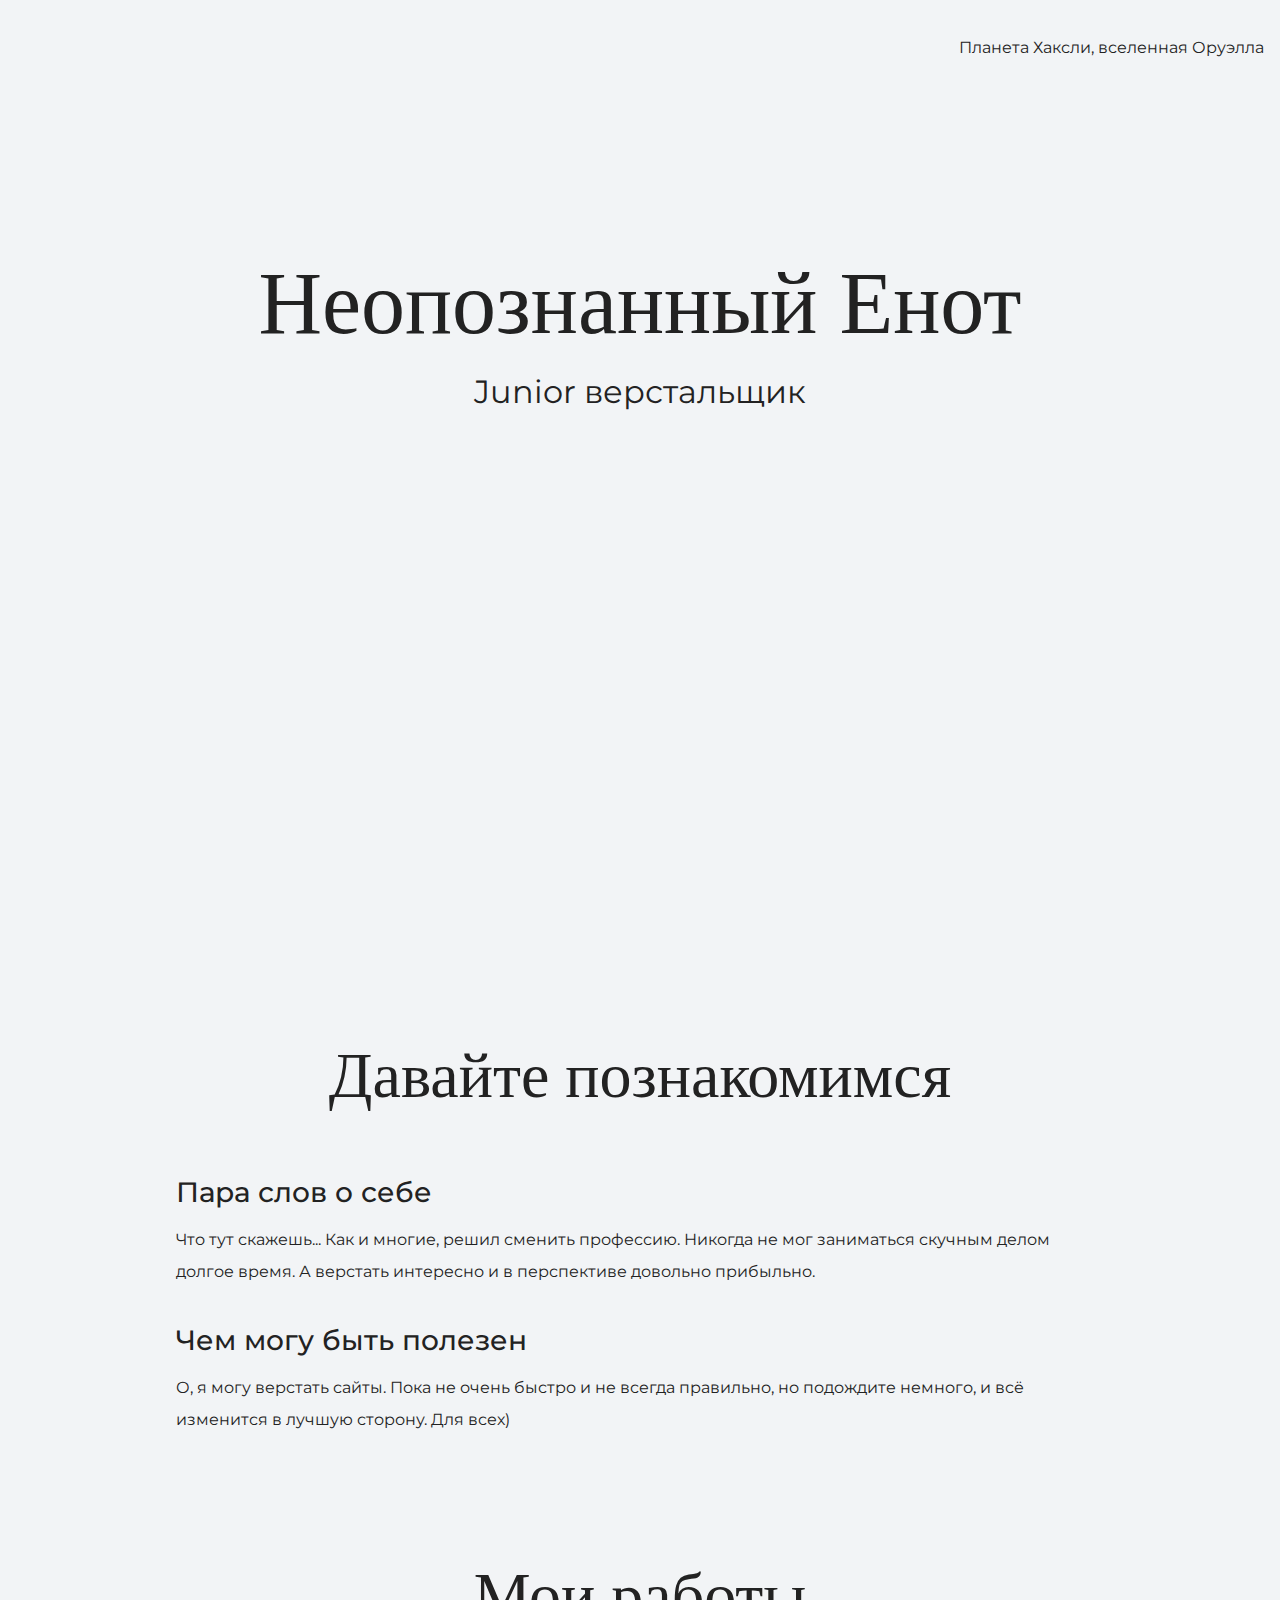
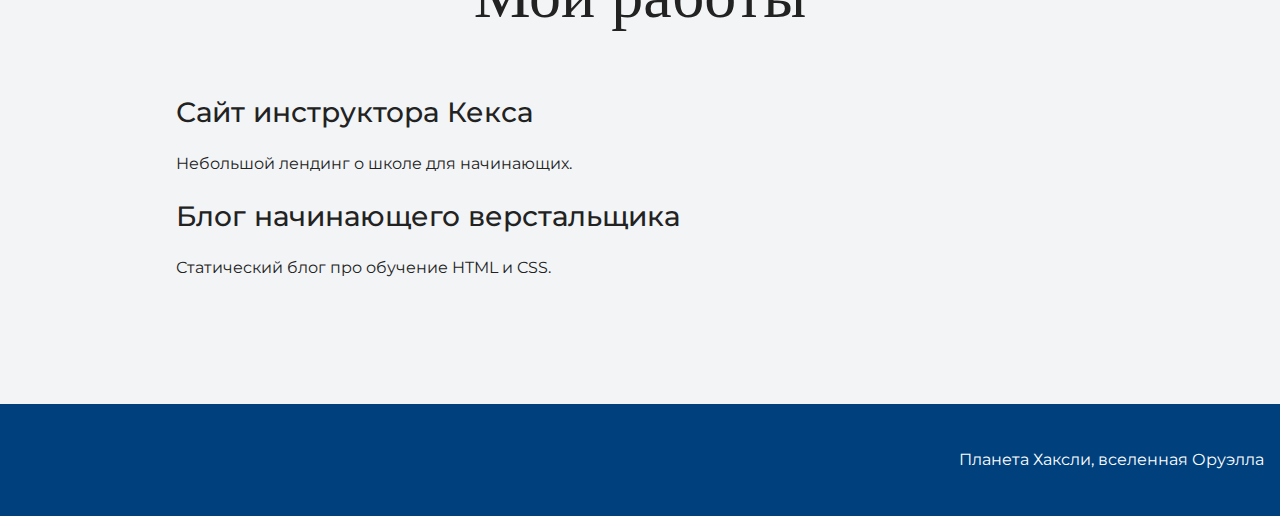
==== index.html @ e8737cfb "загружает файлы сайта" ====
<!DOCTYPE html>
<html lang="ru">
  <head>
    <meta charset="UTF-8">
    <link rel="stylesheet" href="style.css">
    <link href="https://fonts.googleapis.com/css?family=Montserrat:400,500,700|Old+Standard+TT&display=swap&subset=cyrillic" rel="stylesheet">
    <title>Портфолио Junior верстальщика</title>
  </head>

  <body>
    <header class="page-header">
      <div class="container">
      Планета Хаксли, вселенная Оруэлла
      </div>
    </header>

    <section class="hero-image">
      <div class="container">
        <h1 class="heading">Неопознанный Енот</h1>
        <p>Junior верстальщик</p>
      </div>
    </section>

    <section class="intro">
      <div class="container">
        <h2 class="subheading">Давайте познакомимся</h2>
        <h3>Пара слов о себе</h3>
        <p>Что тут скажешь... Как и многие, решил сменить профессию.
        Никогда не мог заниматься скучным делом долгое время.
        А верстать интересно и в перспективе
        довольно прибыльно.</p>
        <h3>Чем могу быть полезен</h3>
        <p>О, я могу верстать сайты. Пока не очень быстро
      и не всегда правильно, но подождите немного, и всё
      изменится в лучшую сторону. Для всех)</p>
      </div>
    </section>

    <section class="portfolio">
      <div class="container">
        <h2 class="subheading">Мои работы</h2>

        <h3>Сайт инструктора Кекса</h3>
        <p>Небольшой лендинг о школе для начинающих.</p>

        <h3>Блог начинающего верстальщика</h3>
        <p>Статический блог про обучение HTML и CSS.</p>
      </div>
    </section>

    <footer class="page-footer">
      <div class="container">
      Планета Хаксли, вселенная Оруэлла
      </div>
    </footer>
  </body>
</html>
---- style.css ----
body {
  margin: 0;
  min-width: 960px;
  font-family: "Montserrat", "Helvetica", "Arial", sans-serif;
  font-size: 16px;
  line-height: 32px;
  color: #222222;
  background-color: #f2f4f6;
  background-image: url("img/hero-bg.jpg");
  background-repeat: no-repeat;
  background-position: top center;
}

.container {
  max-width: 928px;
  margin: 0 auto;
  padding: 0 16px;
}

.page-header {
  margin: 0 0 160px;
  padding: 32px 0 32px;
}

.page-header .container,
.page-footer .container {
  max-width: 1408px;
  text-align: right;
}

.page-header a {
  margin-left: 56px;
  color: #288be6;
  text-decoration: none;
  background-repeat: no-repeat;
  background-position: left;
}

.header-email {
  padding-left: 30px;
  background-image: url("img/icon-email-header.svg");
}

.header-phone {
  padding-left: 25px;
  background-image: url("img/icon-phone-header.svg");
}

.hero-image {
  margin-bottom: 620px;
}

.hero-image .container {
  max-width: 1408px;
  text-align: center;
}

.heading {
  margin: 0 0 16px;
  font-family: "Old Standard TT", "Times", "Times New Roman", serif;
  font-size: 88px;
  line-height: 96px;
  font-weight: 400;
}

.hero-image p {
  margin: 0;
  font-size: 32px;
  line-height: 48px;
}

.intro {
  margin: 0 0 120px;
}

.subheading {
  margin: 0 0 56px;
  font-family: "Old Standard TT", "Times", "Times New Roman", serif;
  font-size: 64px;
  line-height: 80px;
  font-weight: 400;
  text-align: center;
}

.user-image {
  margin: 0 0 32px;
  text-align: center;
}

.intro h3,
.portfolio h3 {
  margin: 0 0 12px;
  font-size: 28px;
  line-height: 40px;
  font-weight: 500;
}

.intro p {
  margin: 0 0 32px;
}

.skills-list {
  margin: 0;
  padding: 0;
}

.skills-list dt {
  padding-left: 32px;
  background-repeat: no-repeat;
  background-position: left;
}

.skill-html {
  background-image: url("img/icon-html.svg");
}

.skill-css {
  background-image: url("img/icon-css.svg");
}

.level {
  margin: 4px 0 16px;
  padding: 0;
  height: 14px;
  font-size: 0;
  background-color: #ffffff;
  border: 1px solid #86c3fa;
  border-radius: 8px;
}

.level div {
  margin: 1px;
  height: 12px;
  background-color: #288be6;
  border-radius: 6px;
}

.portfolio {
  margin: 0 0 120px;
}

.projects {
  margin: 0;
  padding: 0;
  list-style: none;
}

.projects li {
  margin: 0 0 80px;
}

.project-image {
  margin: 0 0 24px;
  text-align: center;
}

.projects p {
  margin: 0 0 24px;
}

.button {
  padding: 6px 20px;
  display: inline-block;
  vertical-align: baseline;
  text-decoration: none;
  text-transform: uppercase;
  border-radius: 4px;
  background-color: #288be6;
  color: #ffffff;
}

.page-footer {
  padding: 40px 0;
  background-color: #00417d;
  color: #ffffff;
}

.page-footer a {
  margin-left: 56px;
  color: inherit;
  text-decoration: none;
  background-repeat: no-repeat;
  background-position: left;
}

.footer-email {
  padding-left: 30px;
  background-image: url("img/icon-email-footer.svg");
}

.footer-phone {
  padding-left: 25px;
  background-image: url("img/icon-phone-footer.svg");
}
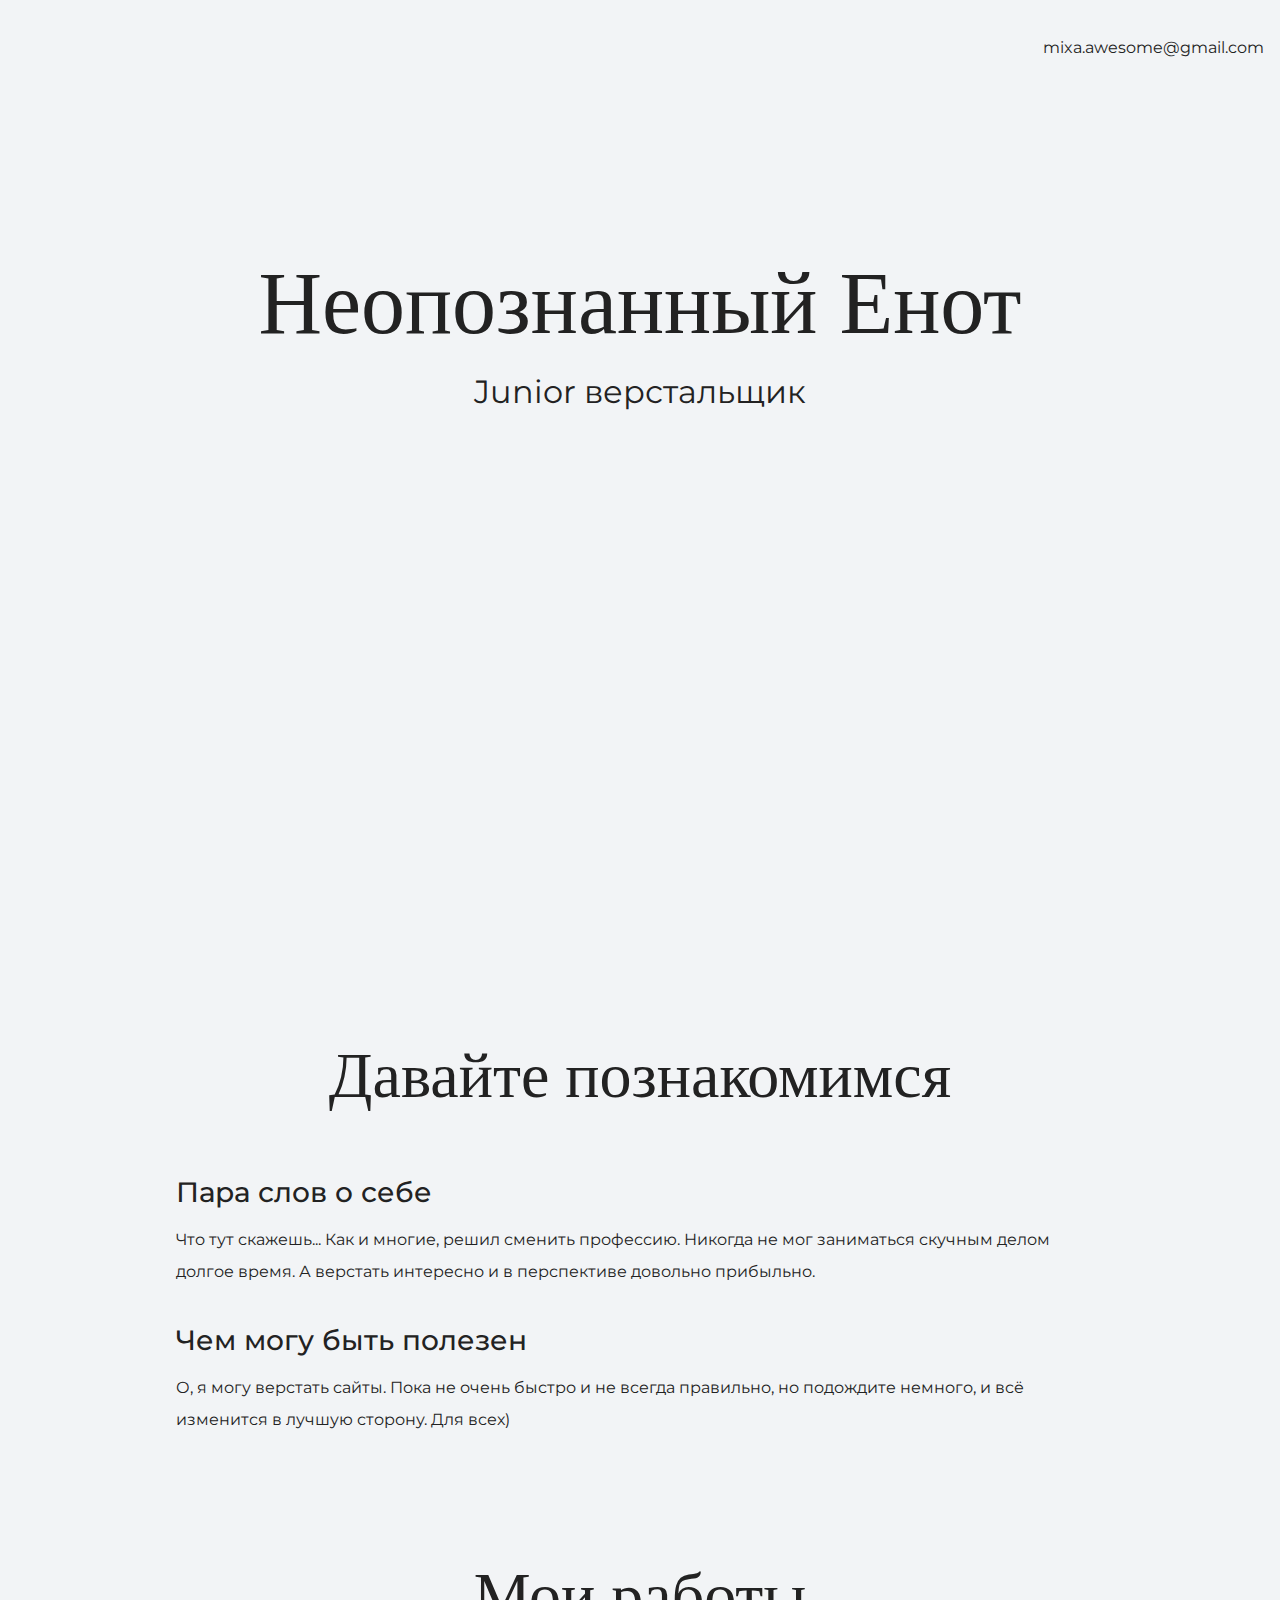
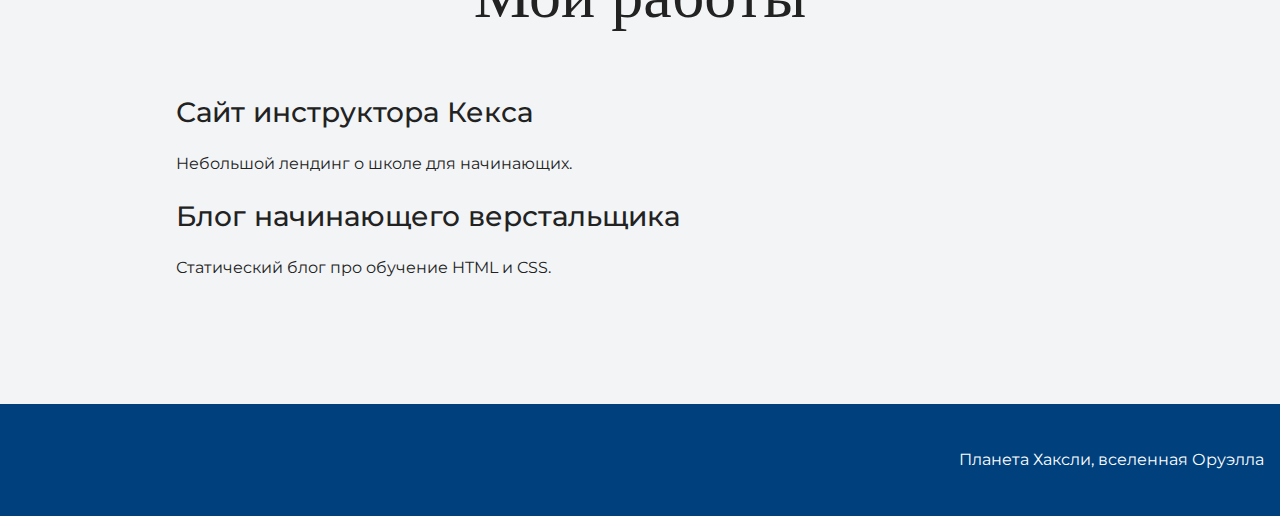
==== commit 59023102: "Меняет текст в шапке" ====
--- a/index.html
+++ b/index.html
@@ -10,7 +10,7 @@
   <body>
     <header class="page-header">
       <div class="container">
-      Планета Хаксли, вселенная Оруэлла
+      mixa.awesome@gmail.com
       </div>
     </header>
 
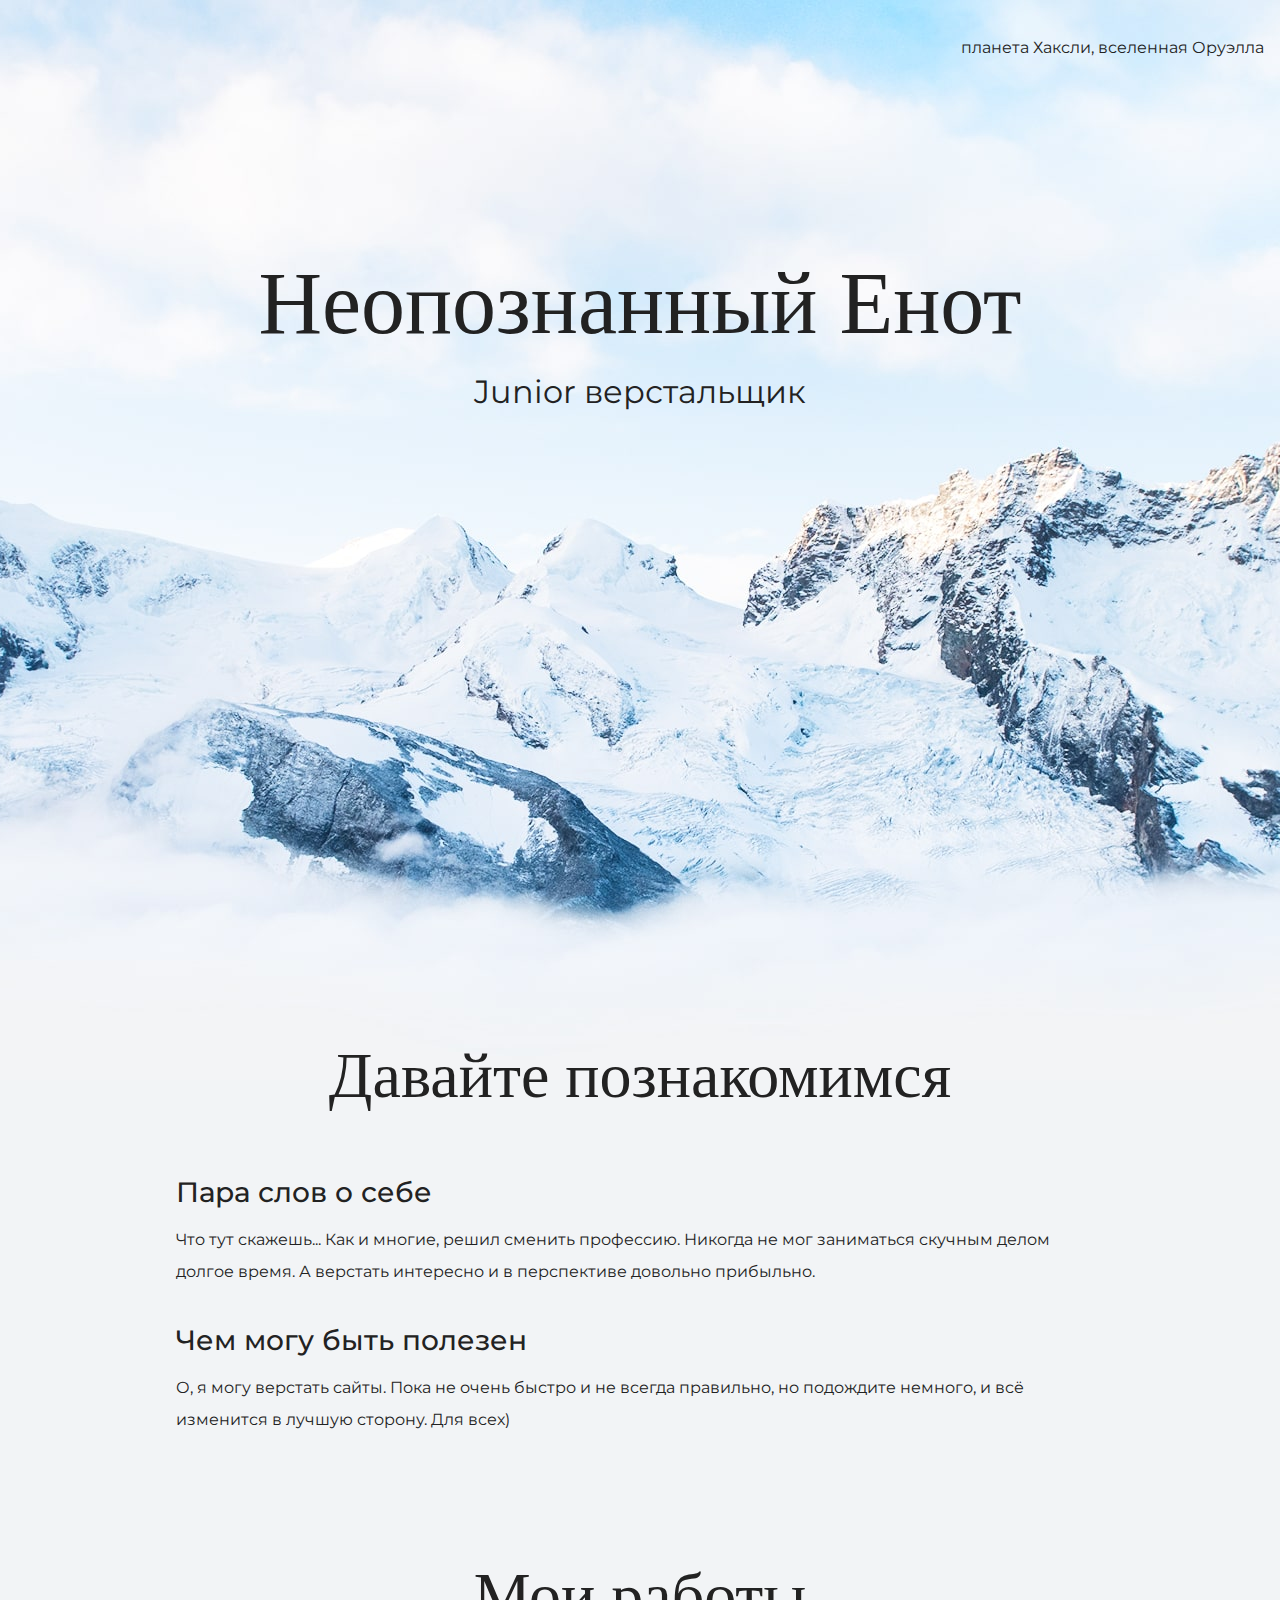
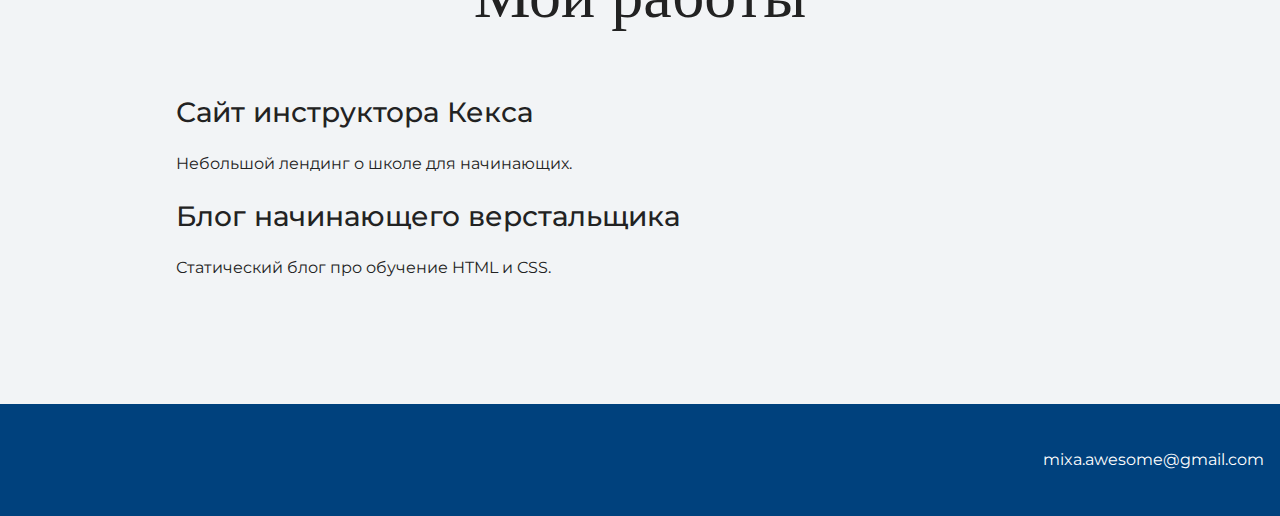
==== commit 85079011: "Меняет текст в шапке и подвале" ====
--- a/index.html
+++ b/index.html
@@ -10,7 +10,7 @@
   <body>
     <header class="page-header">
       <div class="container">
-      mixa.awesome@gmail.com
+        планета Хаксли, вселенная Оруэлла
       </div>
     </header>
 
@@ -50,7 +50,7 @@
 
     <footer class="page-footer">
       <div class="container">
-      Планета Хаксли, вселенная Оруэлла
+        mixa.awesome@gmail.com
       </div>
     </footer>
   </body>
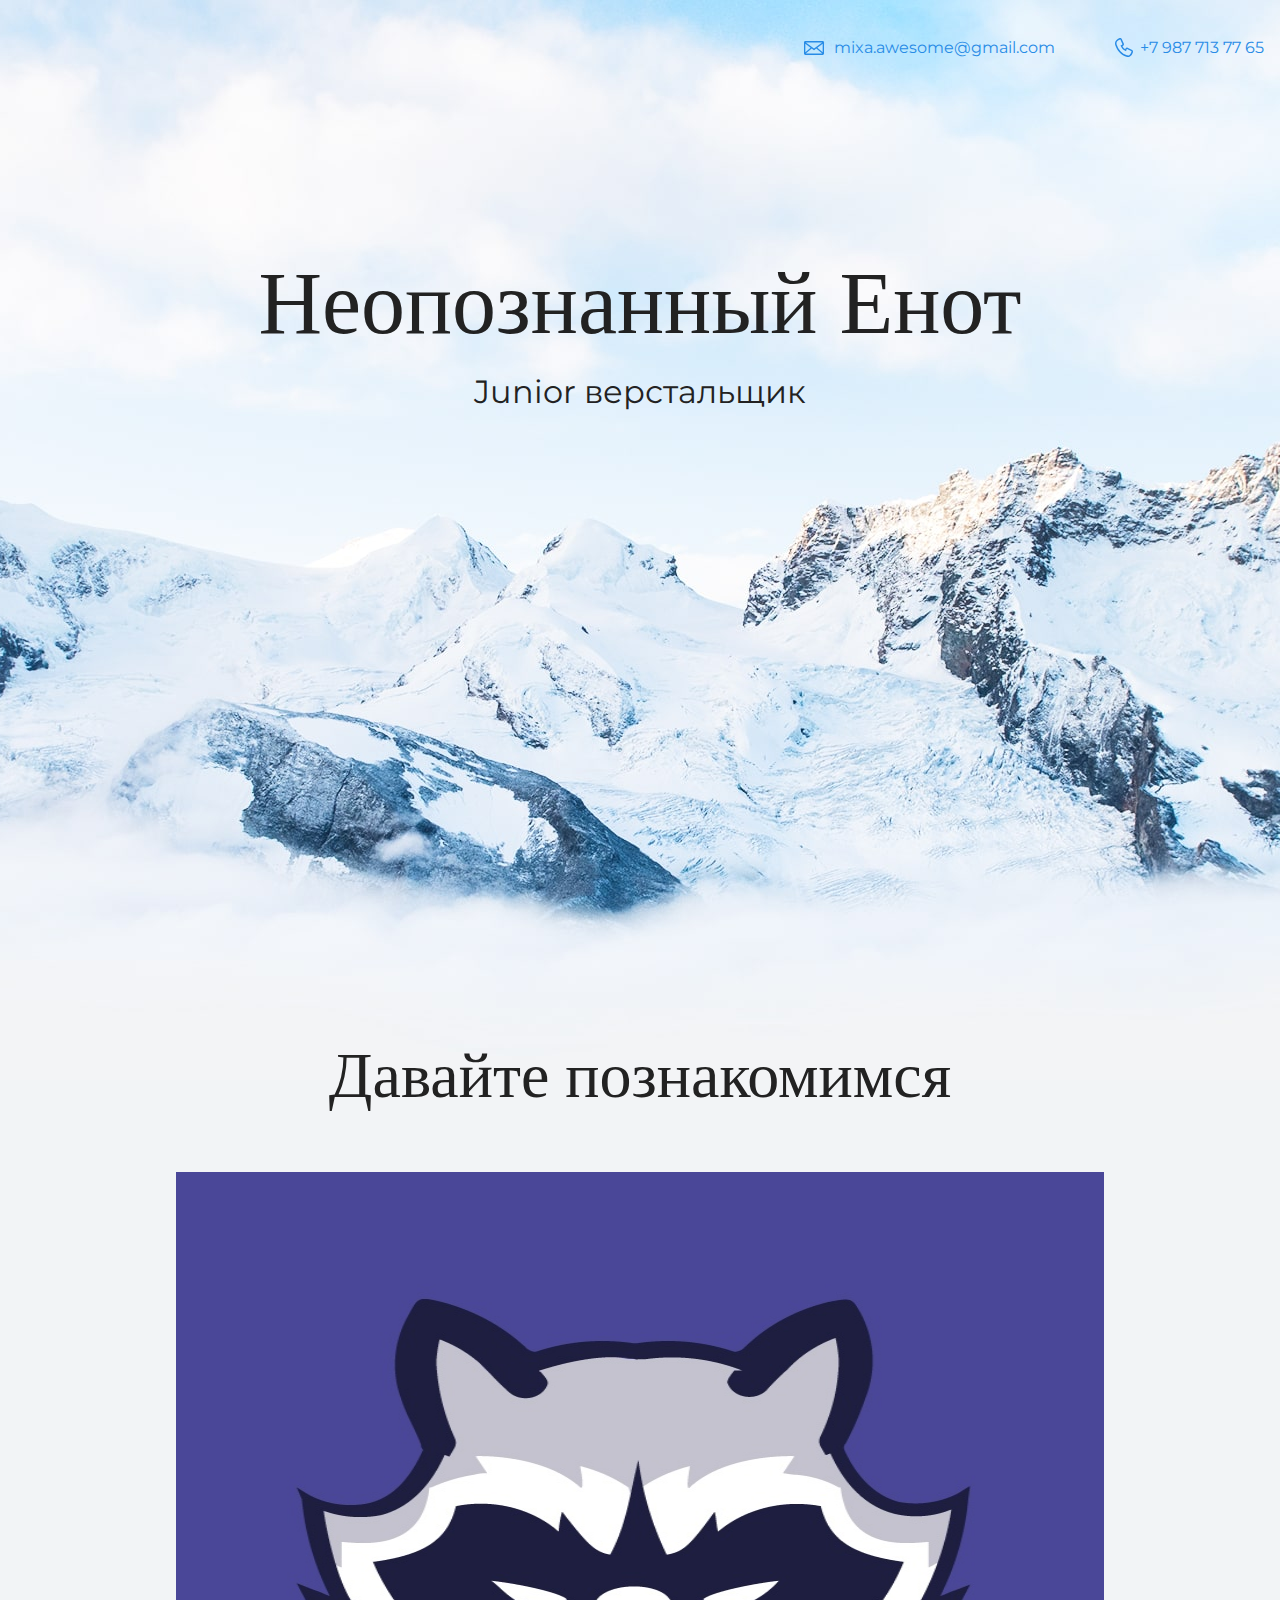
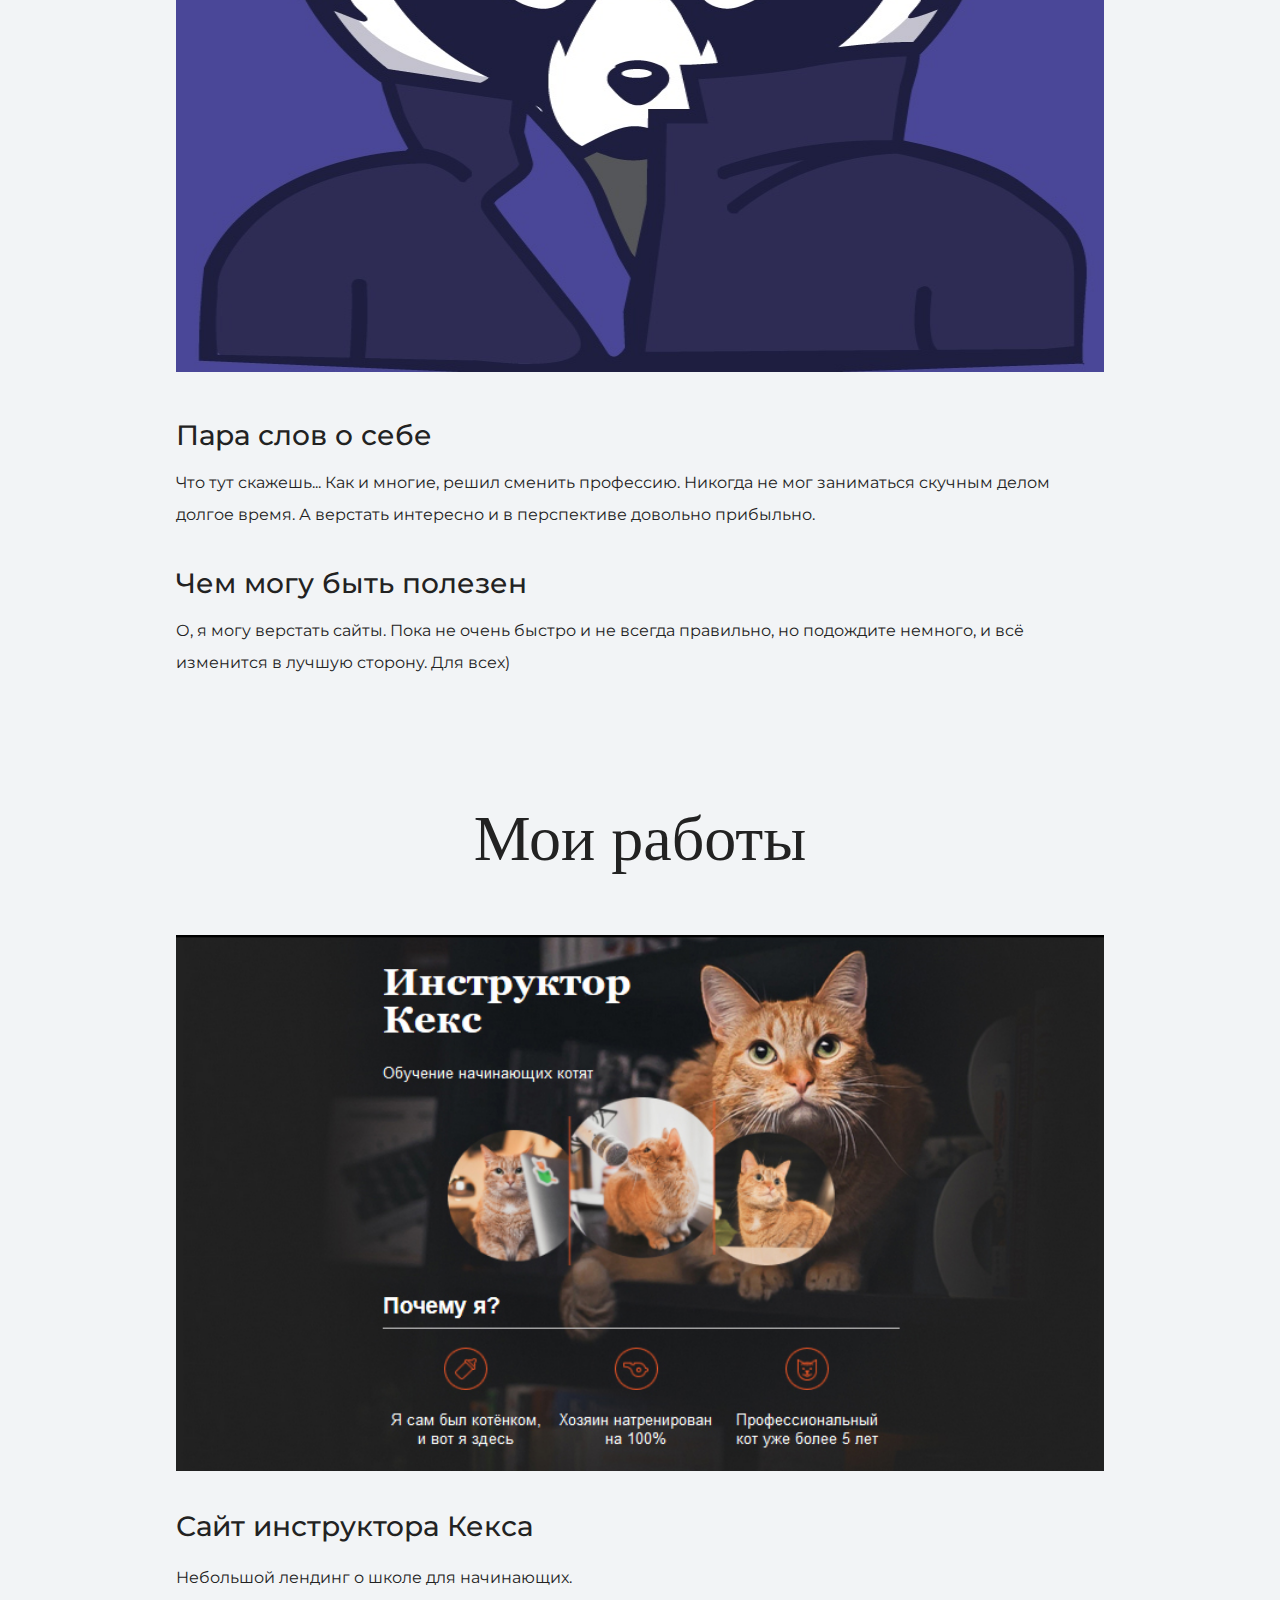
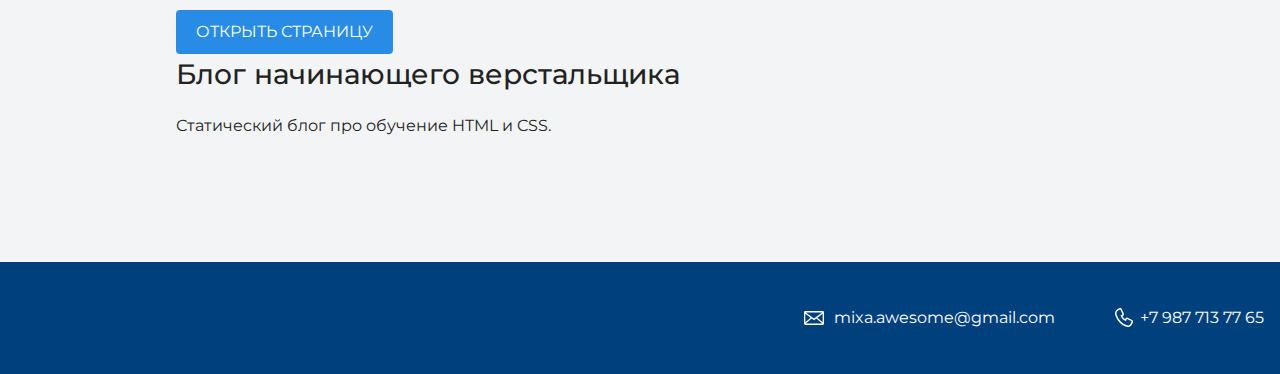
==== commit 6427c947: "Добавляет картиночки, ссылку на сайт и пр." ====
--- a/index.html
+++ b/index.html
@@ -10,7 +10,8 @@
   <body>
     <header class="page-header">
       <div class="container">
-        планета Хаксли, вселенная Оруэлла
+        <a class="header-email" href="mailto:mixa.awesome@gmail.com">mixa.awesome@gmail.com</a>
+        <a class="header-phone" href="tel:+79877137765">+7 987 713 77 65</a>
       </div>
     </header>
 
@@ -24,6 +25,9 @@
     <section class="intro">
       <div class="container">
         <h2 class="subheading">Давайте познакомимся</h2>
+        <figure class="user-image">
+          <img src="files/user_real.jpg" width="928" height="800" alt="Фотография Неопознанного Енота">
+        </figure>
         <h3>Пара слов о себе</h3>
         <p>Что тут скажешь... Как и многие, решил сменить профессию.
         Никогда не мог заниматься скучным делом долгое время.
@@ -39,10 +43,12 @@
     <section class="portfolio">
       <div class="container">
         <h2 class="subheading">Мои работы</h2>
-
+        <figure class="project-image">
+          <img src="files/project_real.jpg" width="928" height="536" alt="Cайт инструктора Кекса">
+        </figure>
         <h3>Сайт инструктора Кекса</h3>
         <p>Небольшой лендинг о школе для начинающих.</p>
-
+        <a class="button" href="source/project/index.html">Открыть страницу</a>
         <h3>Блог начинающего верстальщика</h3>
         <p>Статический блог про обучение HTML и CSS.</p>
       </div>
@@ -50,7 +56,8 @@
 
     <footer class="page-footer">
       <div class="container">
-        mixa.awesome@gmail.com
+        <a class="footer-email" href="mailto:mixa.awesome@gmail.com">mixa.awesome@gmail.com</a>
+        <a class="footer-phone" href="tel:+79877137765">+7 987 713 77 65</a>
       </div>
     </footer>
   </body>
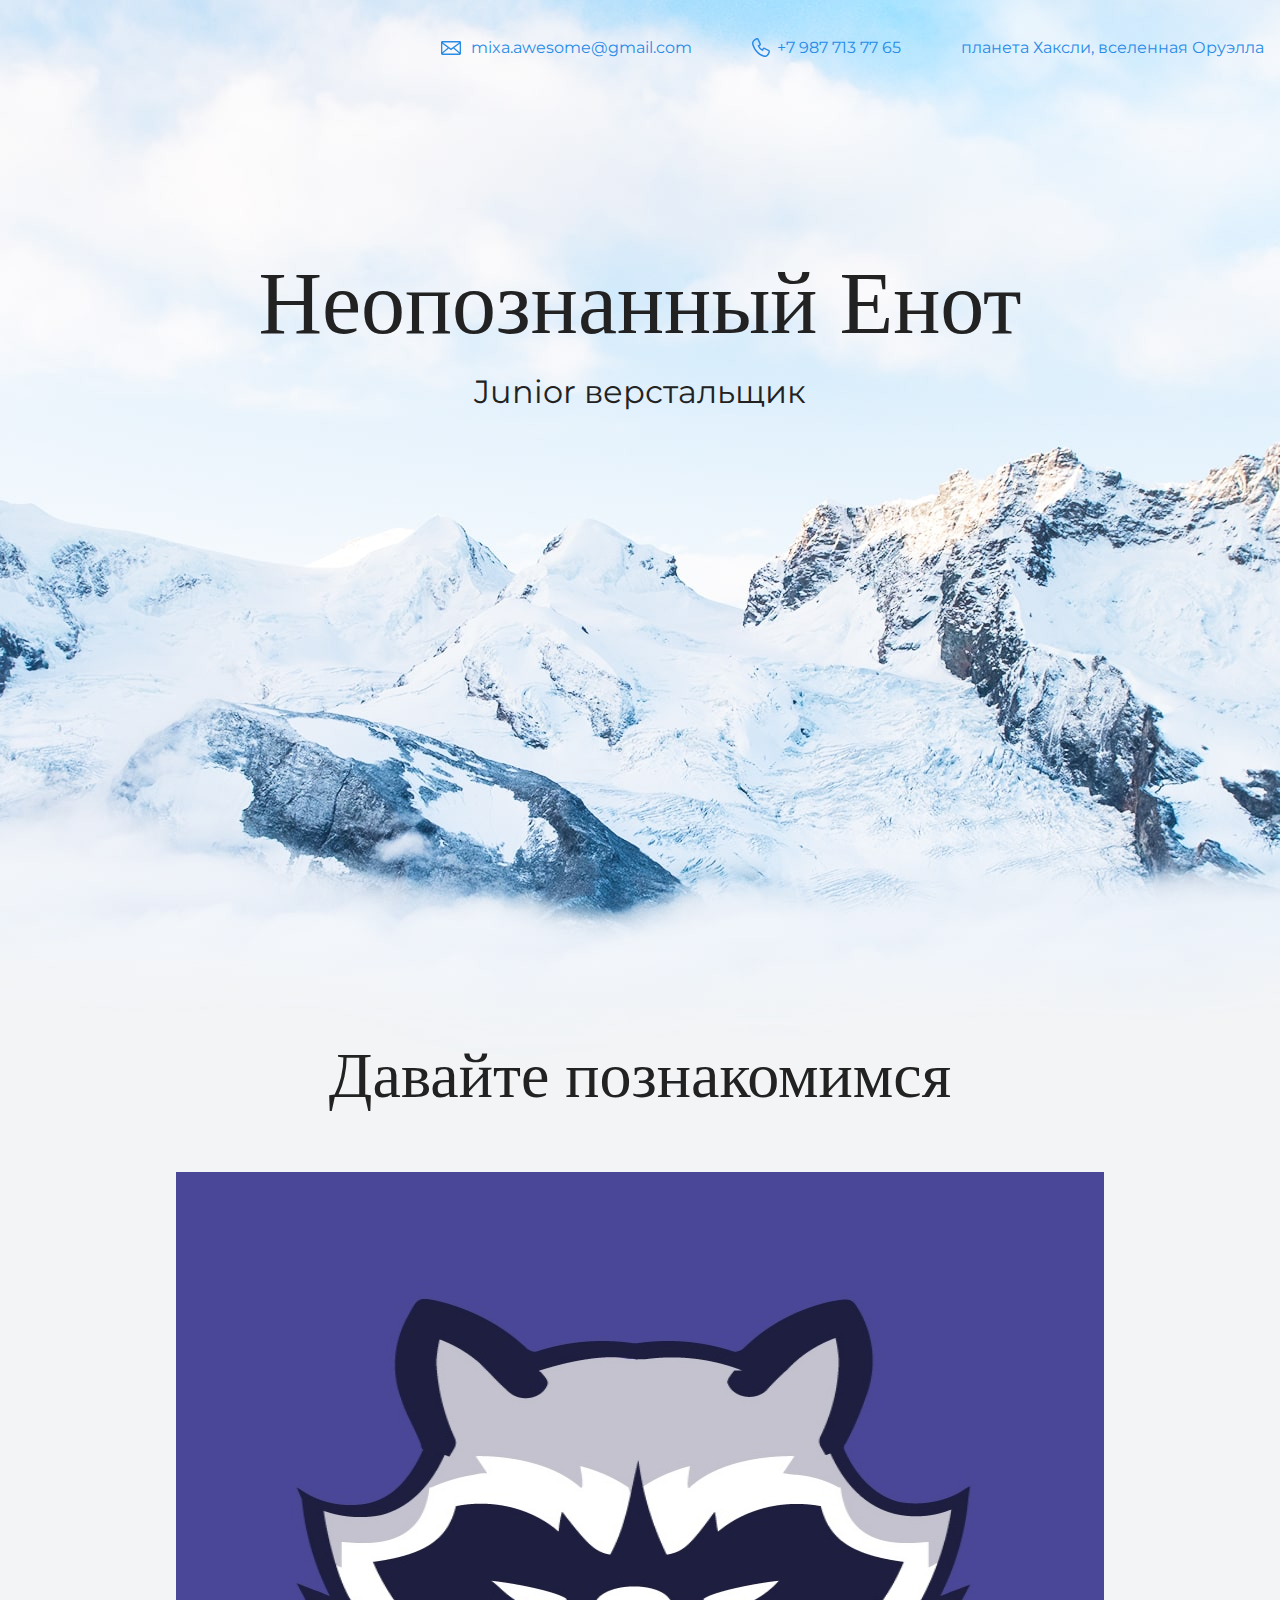
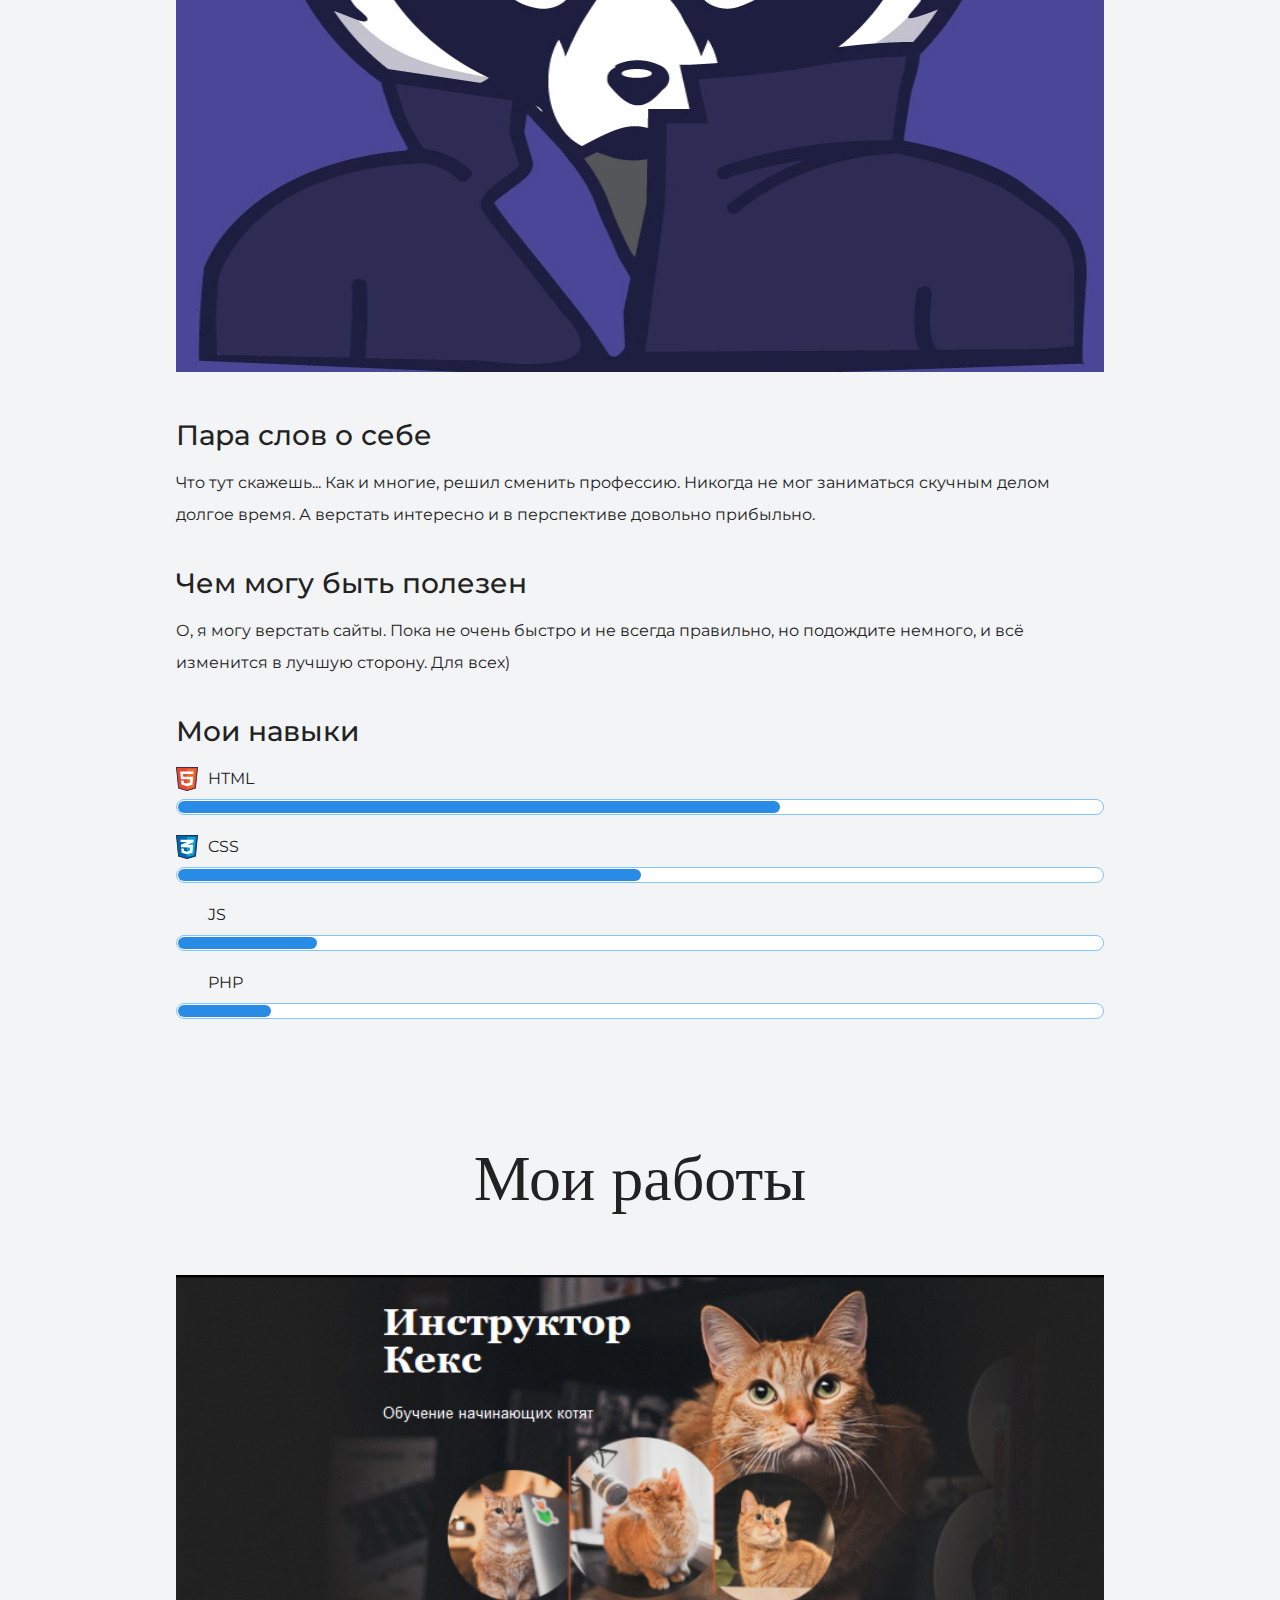
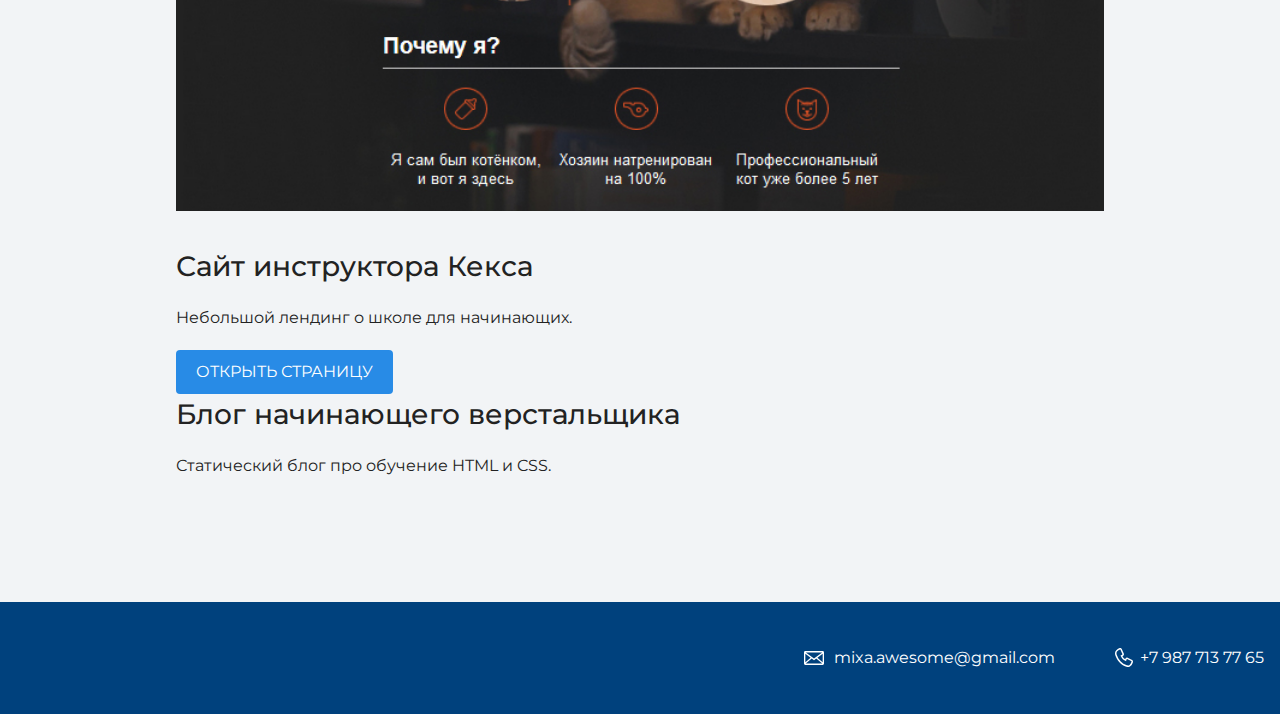
==== commit 0cbd53ff: "Добавляет несколько тем и адрес в шапку" ====
--- a/index.html
+++ b/index.html
@@ -12,6 +12,7 @@
       <div class="container">
         <a class="header-email" href="mailto:mixa.awesome@gmail.com">mixa.awesome@gmail.com</a>
         <a class="header-phone" href="tel:+79877137765">+7 987 713 77 65</a>
+        <a class="header-home" href="#">планета Хаксли, вселенная Оруэлла</a>
       </div>
     </header>
 
@@ -37,6 +38,19 @@
         <p>О, я могу верстать сайты. Пока не очень быстро
       и не всегда правильно, но подождите немного, и всё
       изменится в лучшую сторону. Для всех)</p>
+        <div class="skills">
+          <h3>Мои навыки</h3>
+          <dl class="skills-list">
+            <dt class="skill-html">HTML</dt>
+            <dd class="level"><div style="width: 65%;">65%</div></dd>
+            <dt class="skill-css">CSS</dt>
+            <dd class="level"><div style="width: 50%;">50%</div></dd>
+            <dt class="skill-js">JS</dt>
+            <dd class="level"><div style="width: 15%;">15%</div></dd>
+            <dt class="skill-php">PHP</dt>
+            <dd class="level"><div style="width: 10%;">10%</div></dd>
+          </dl>
+        </div>
       </div>
     </section>
 
